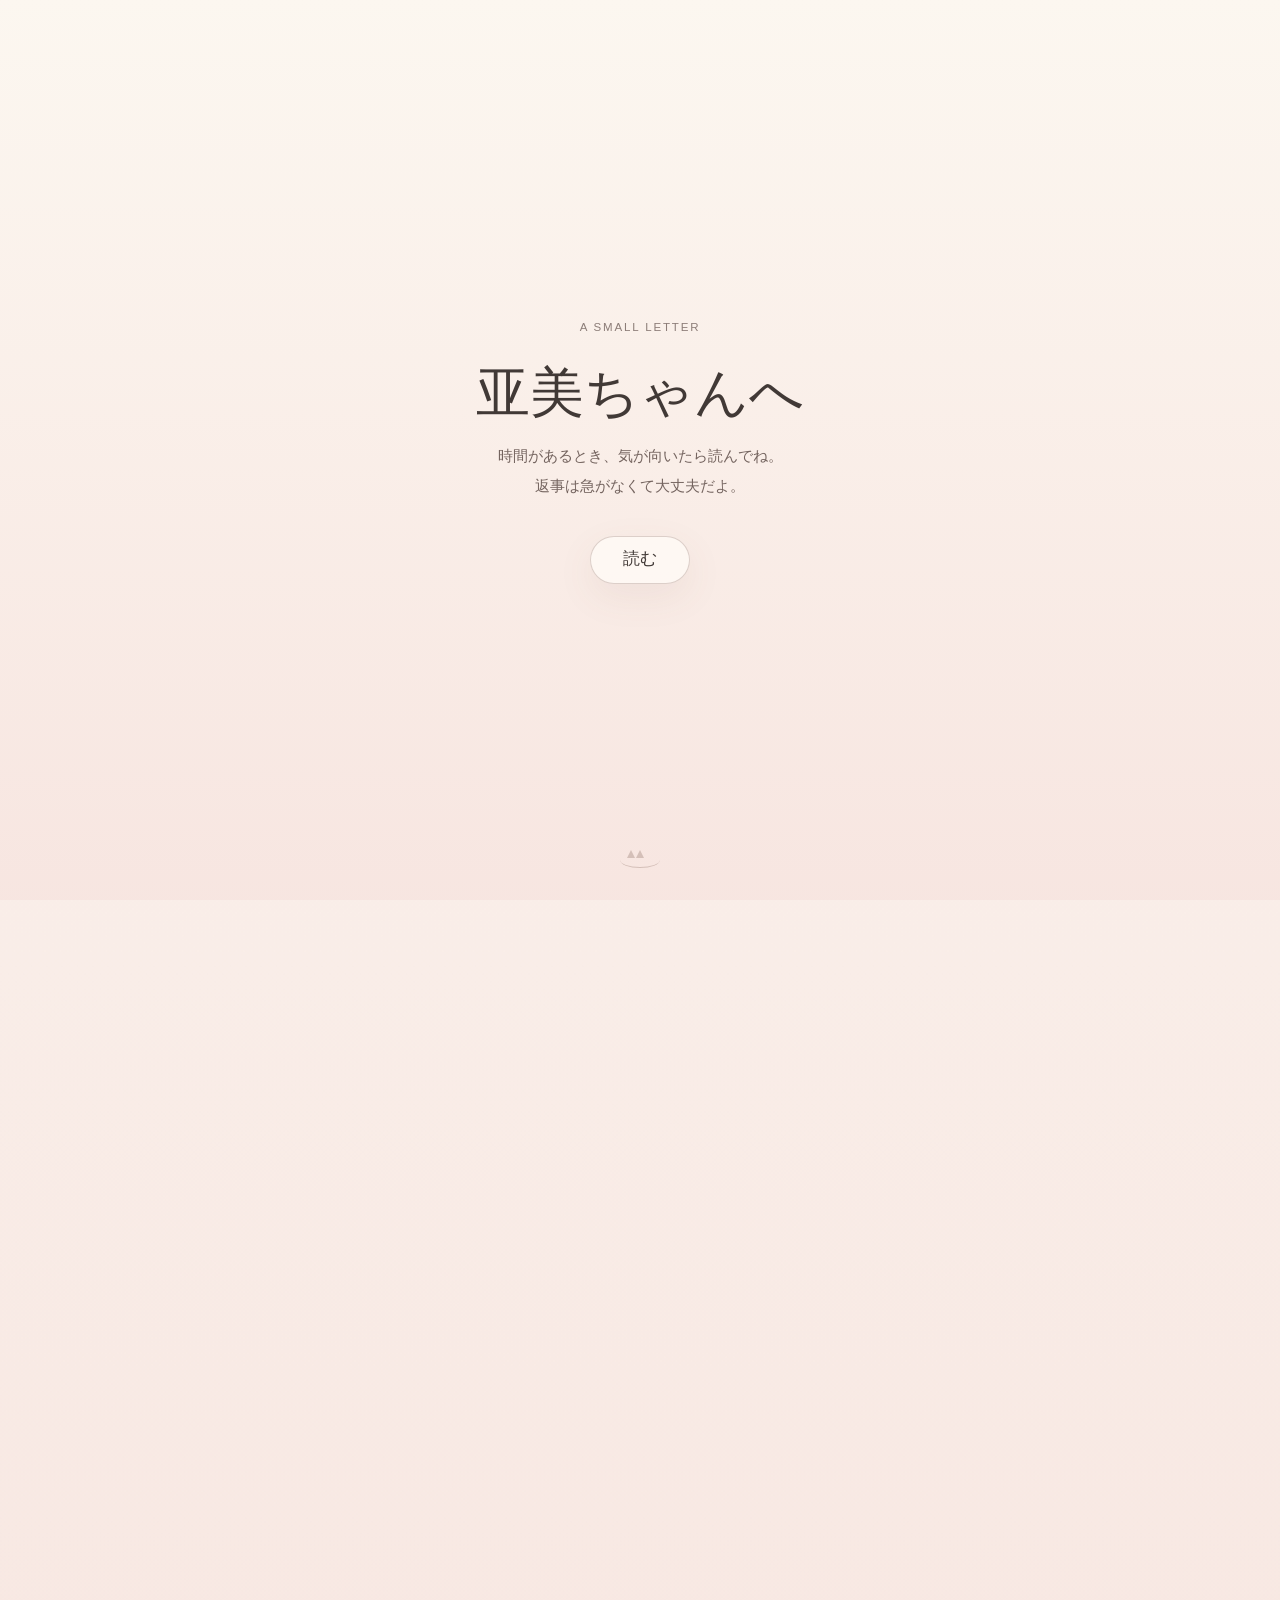
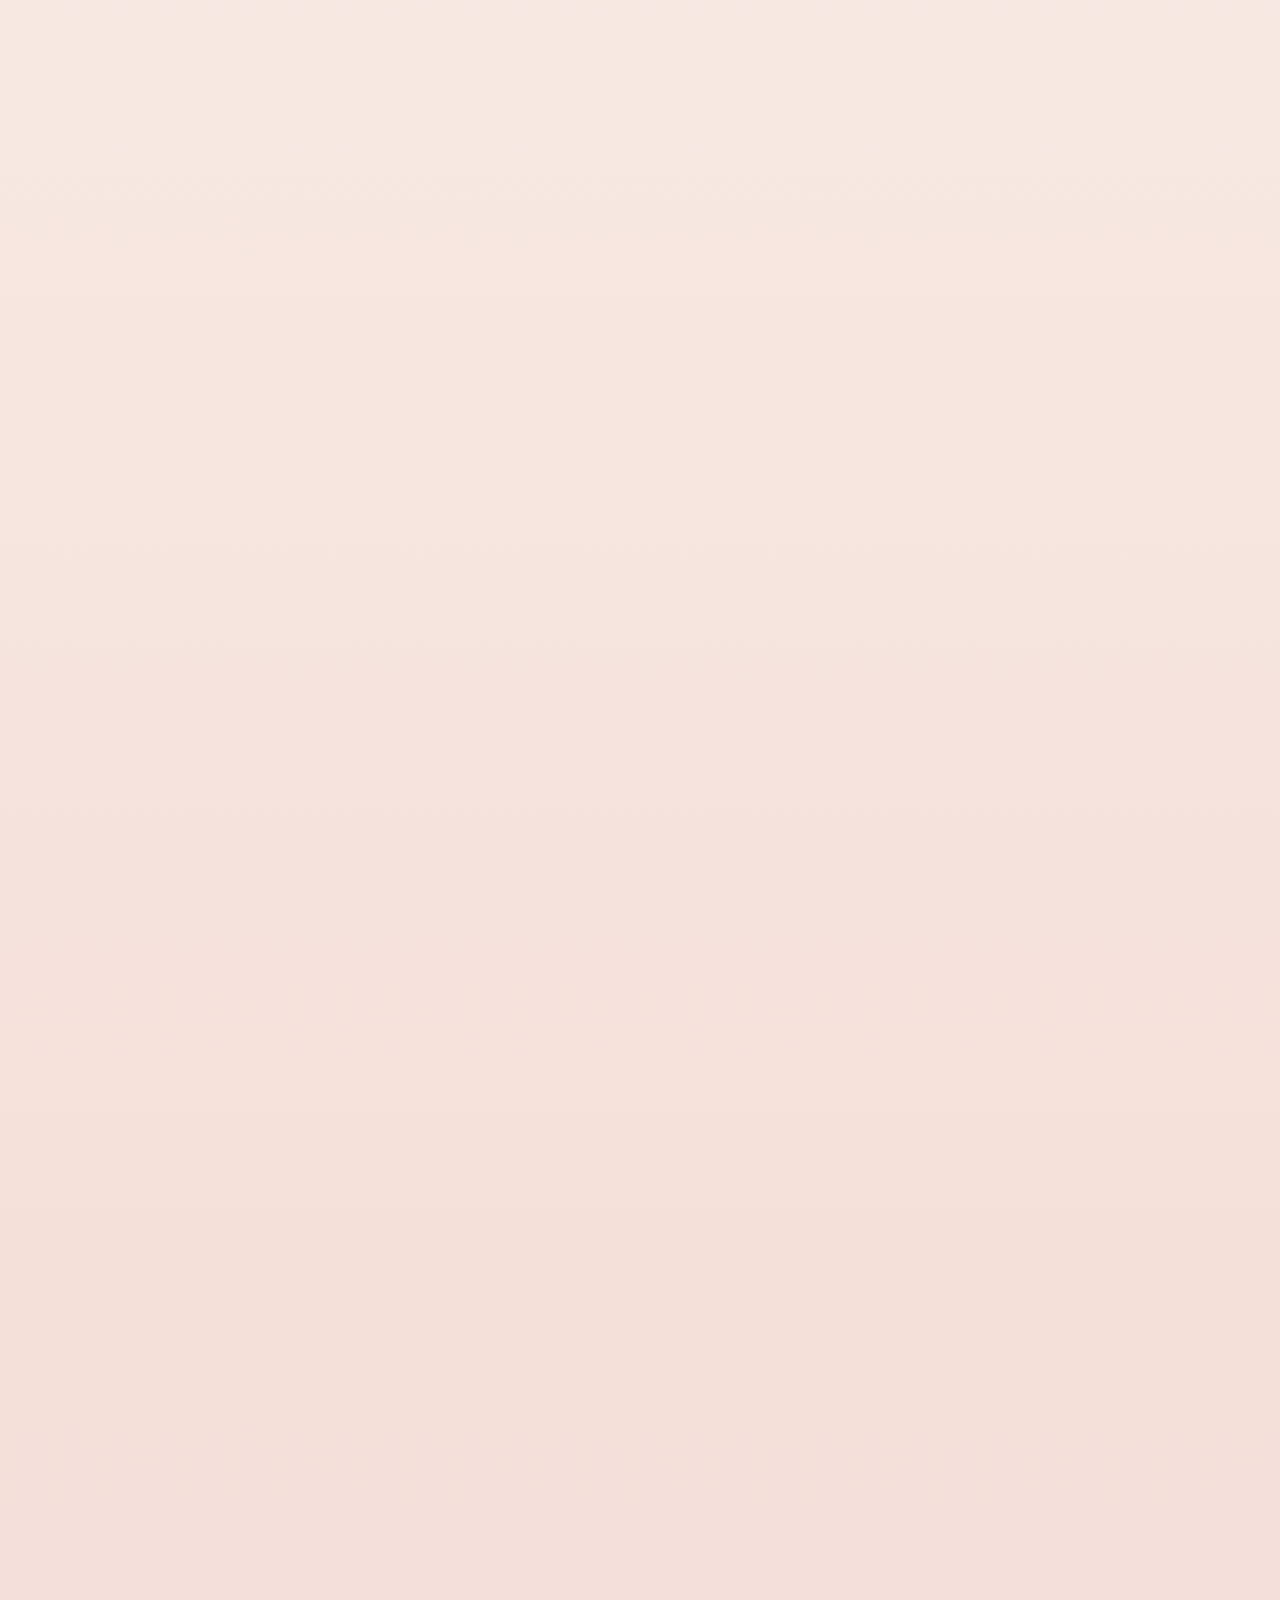
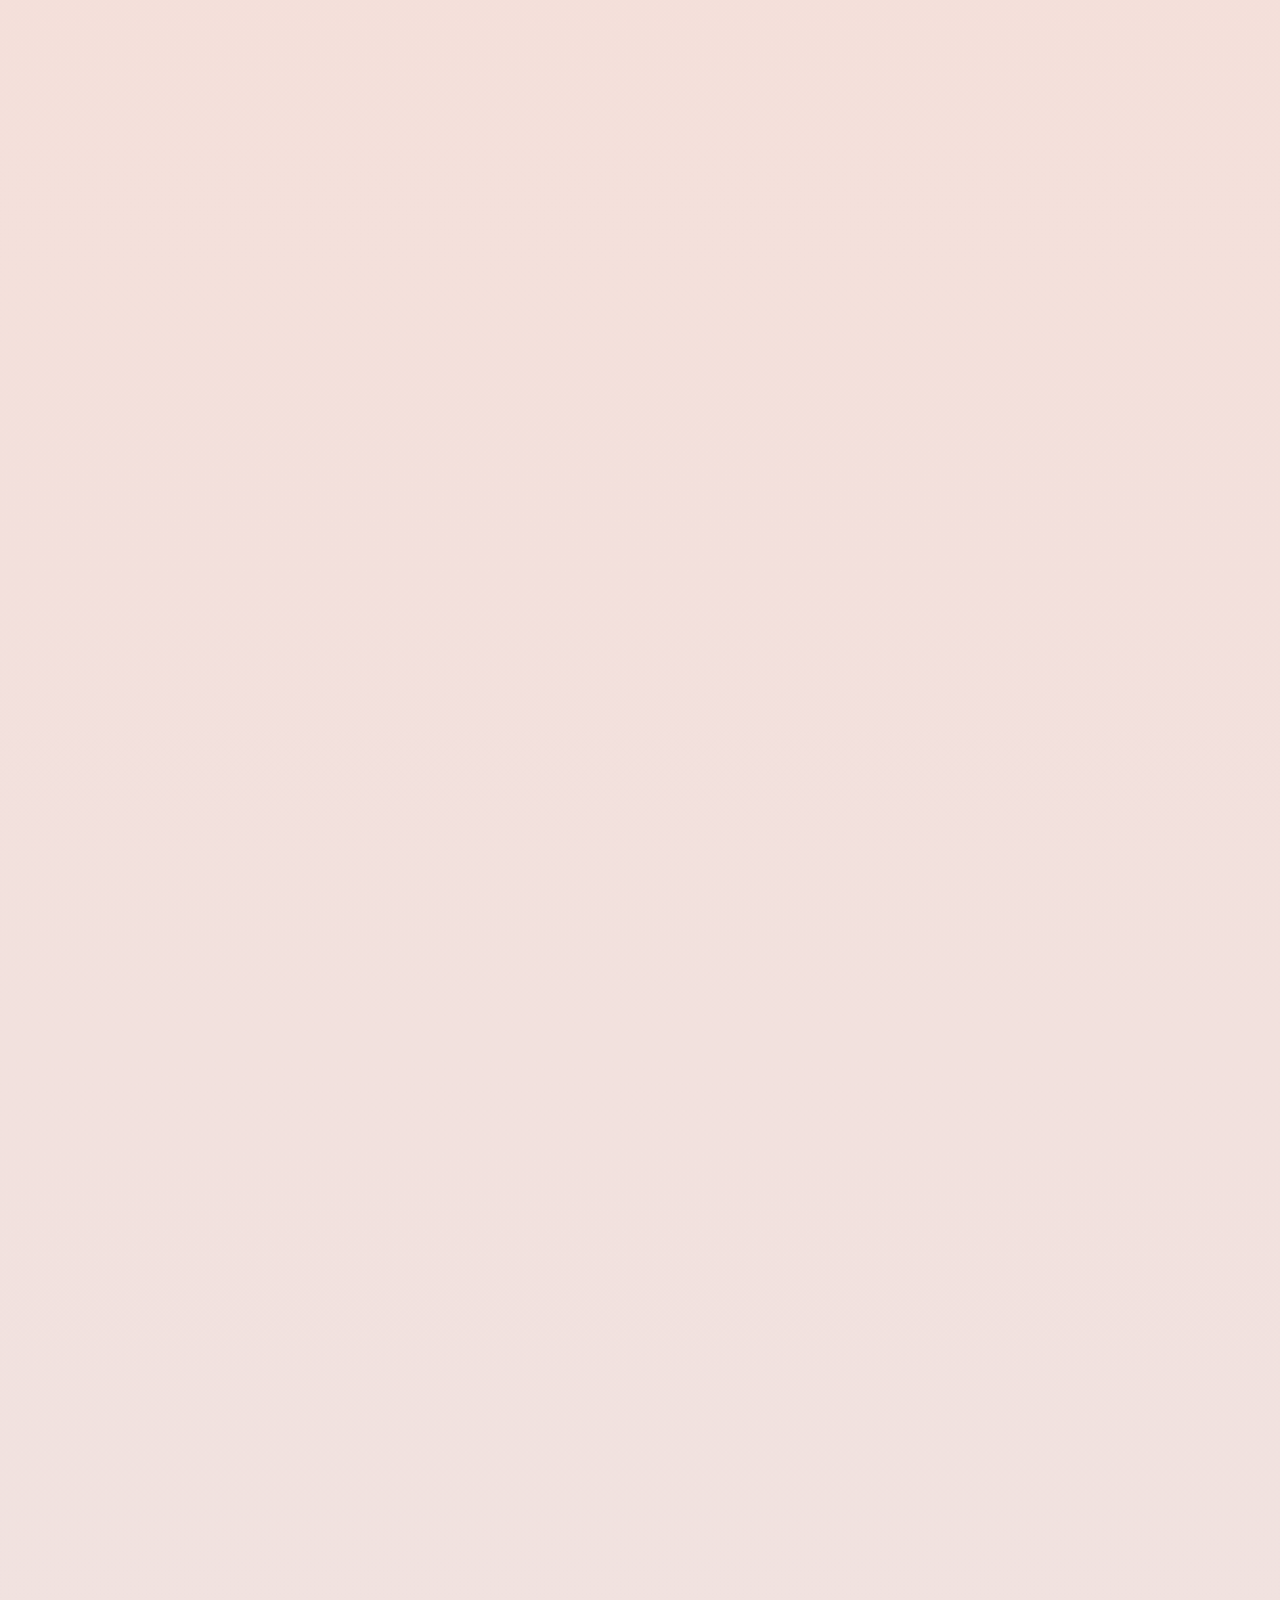
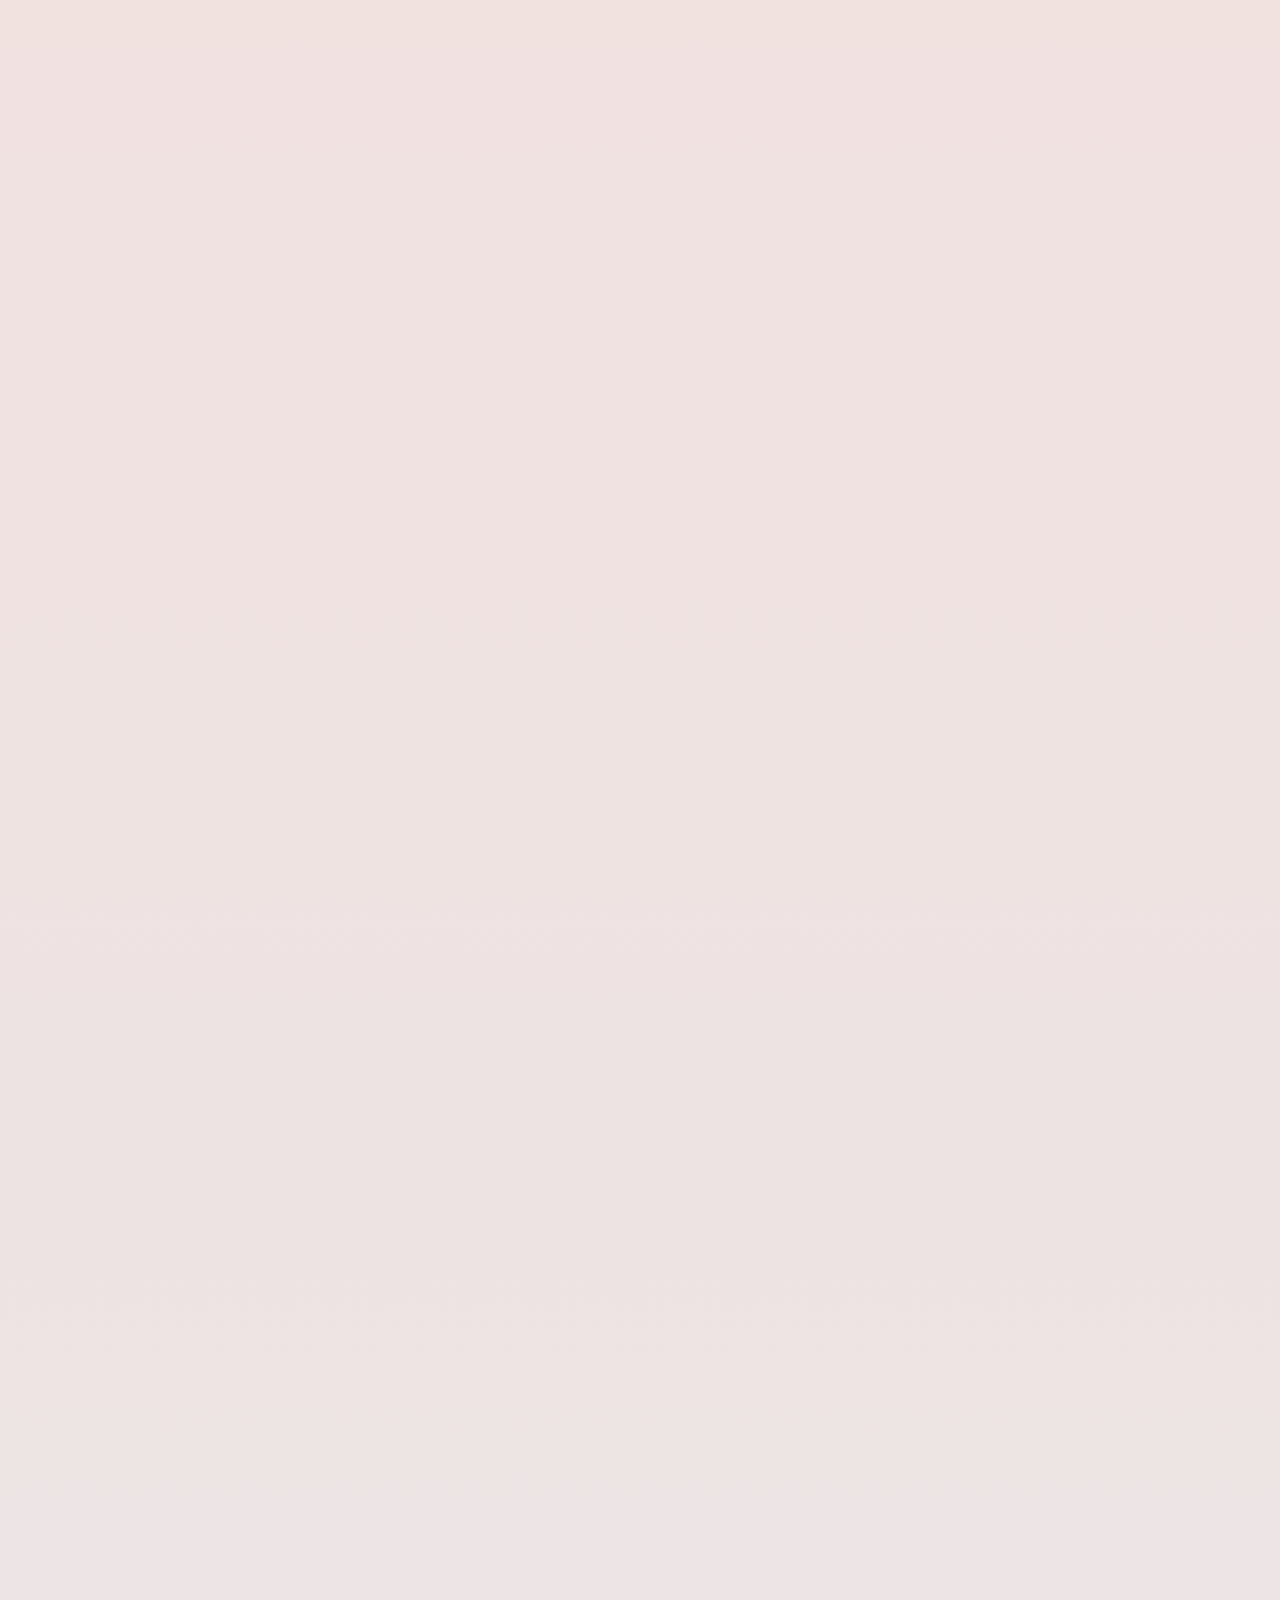
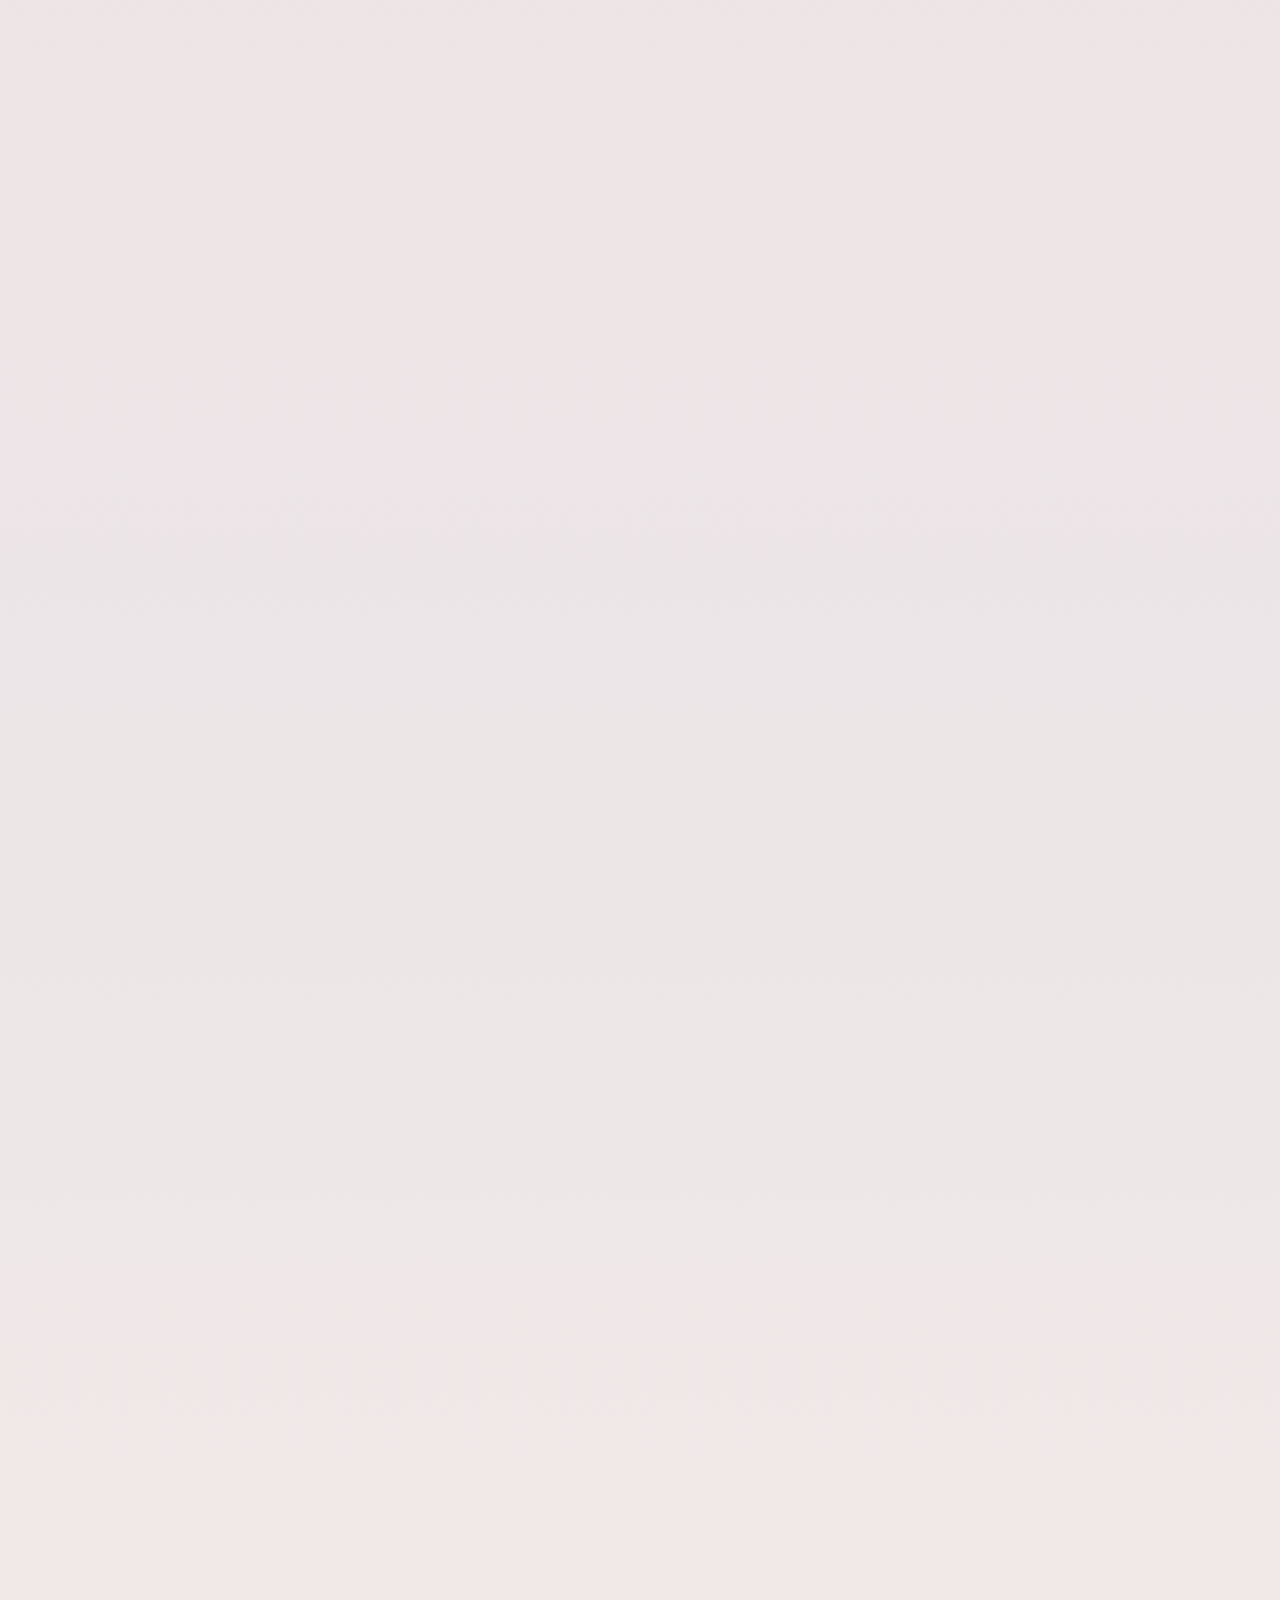
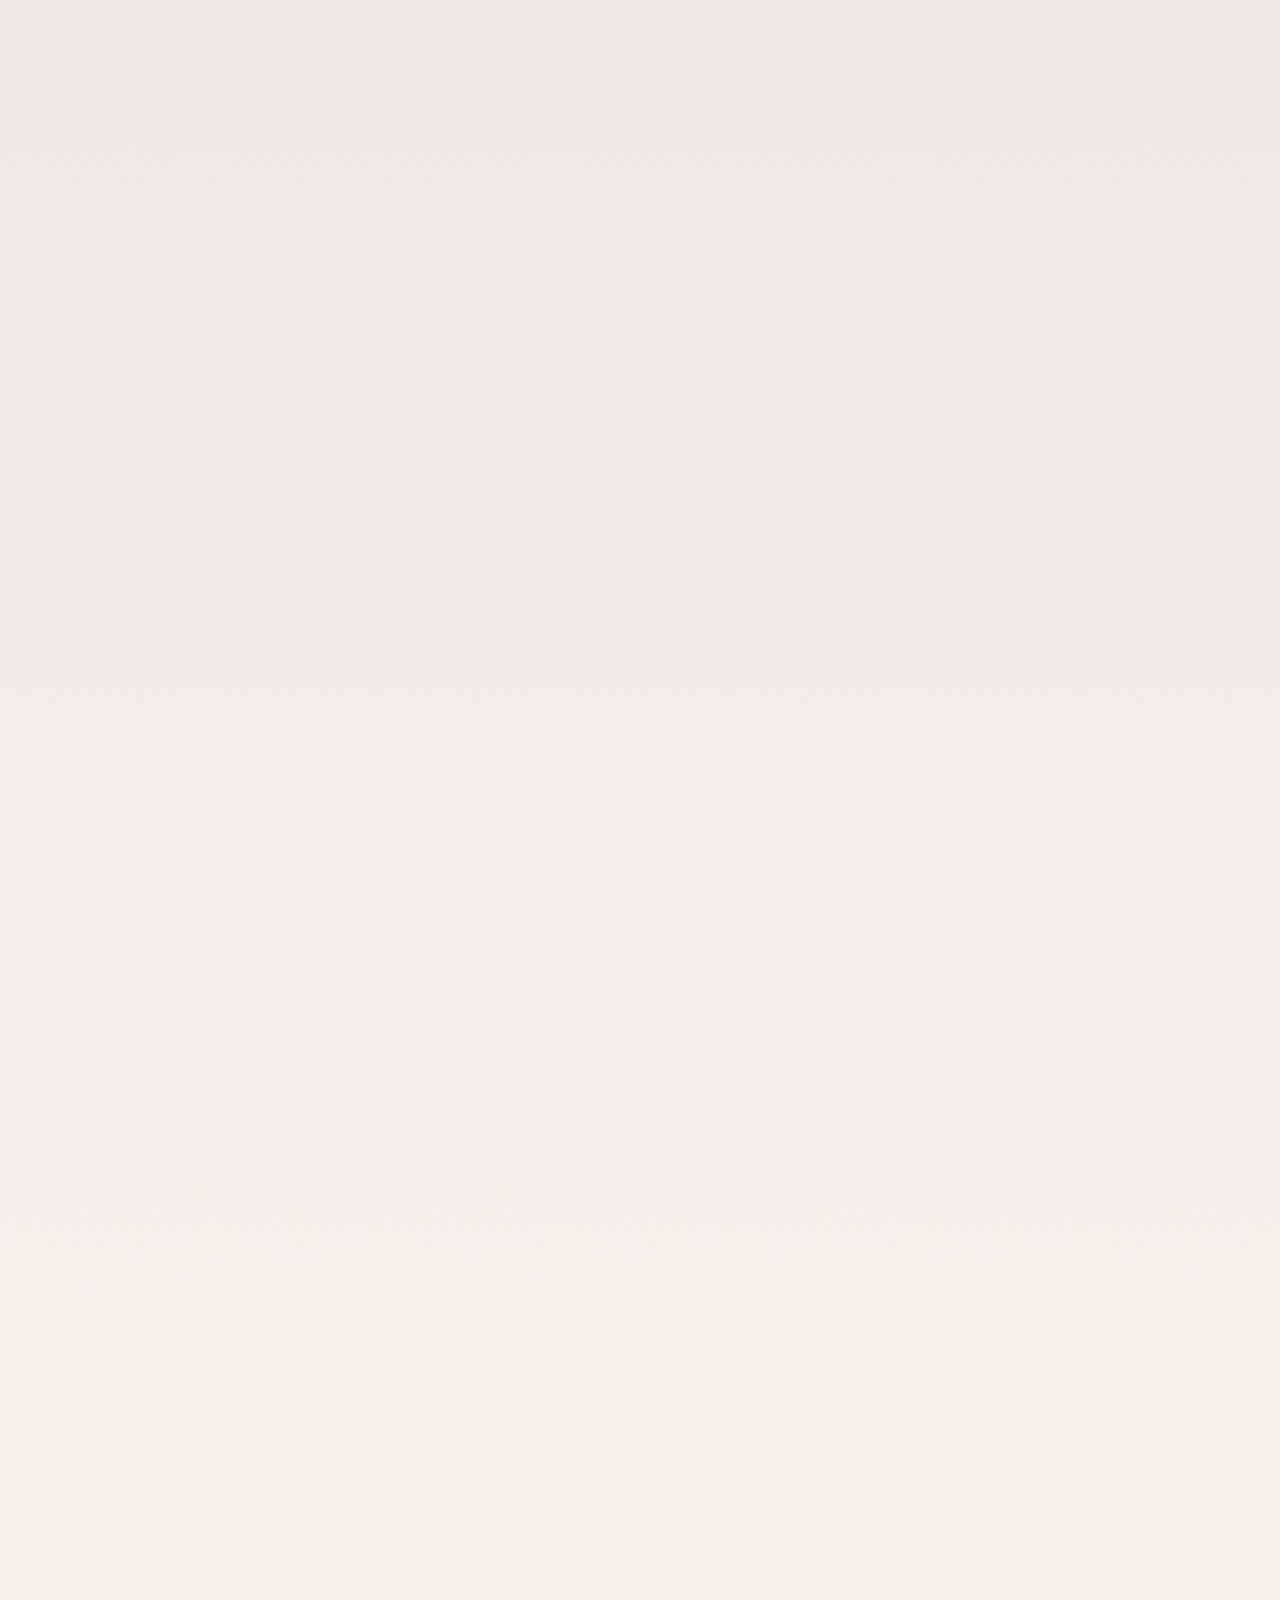
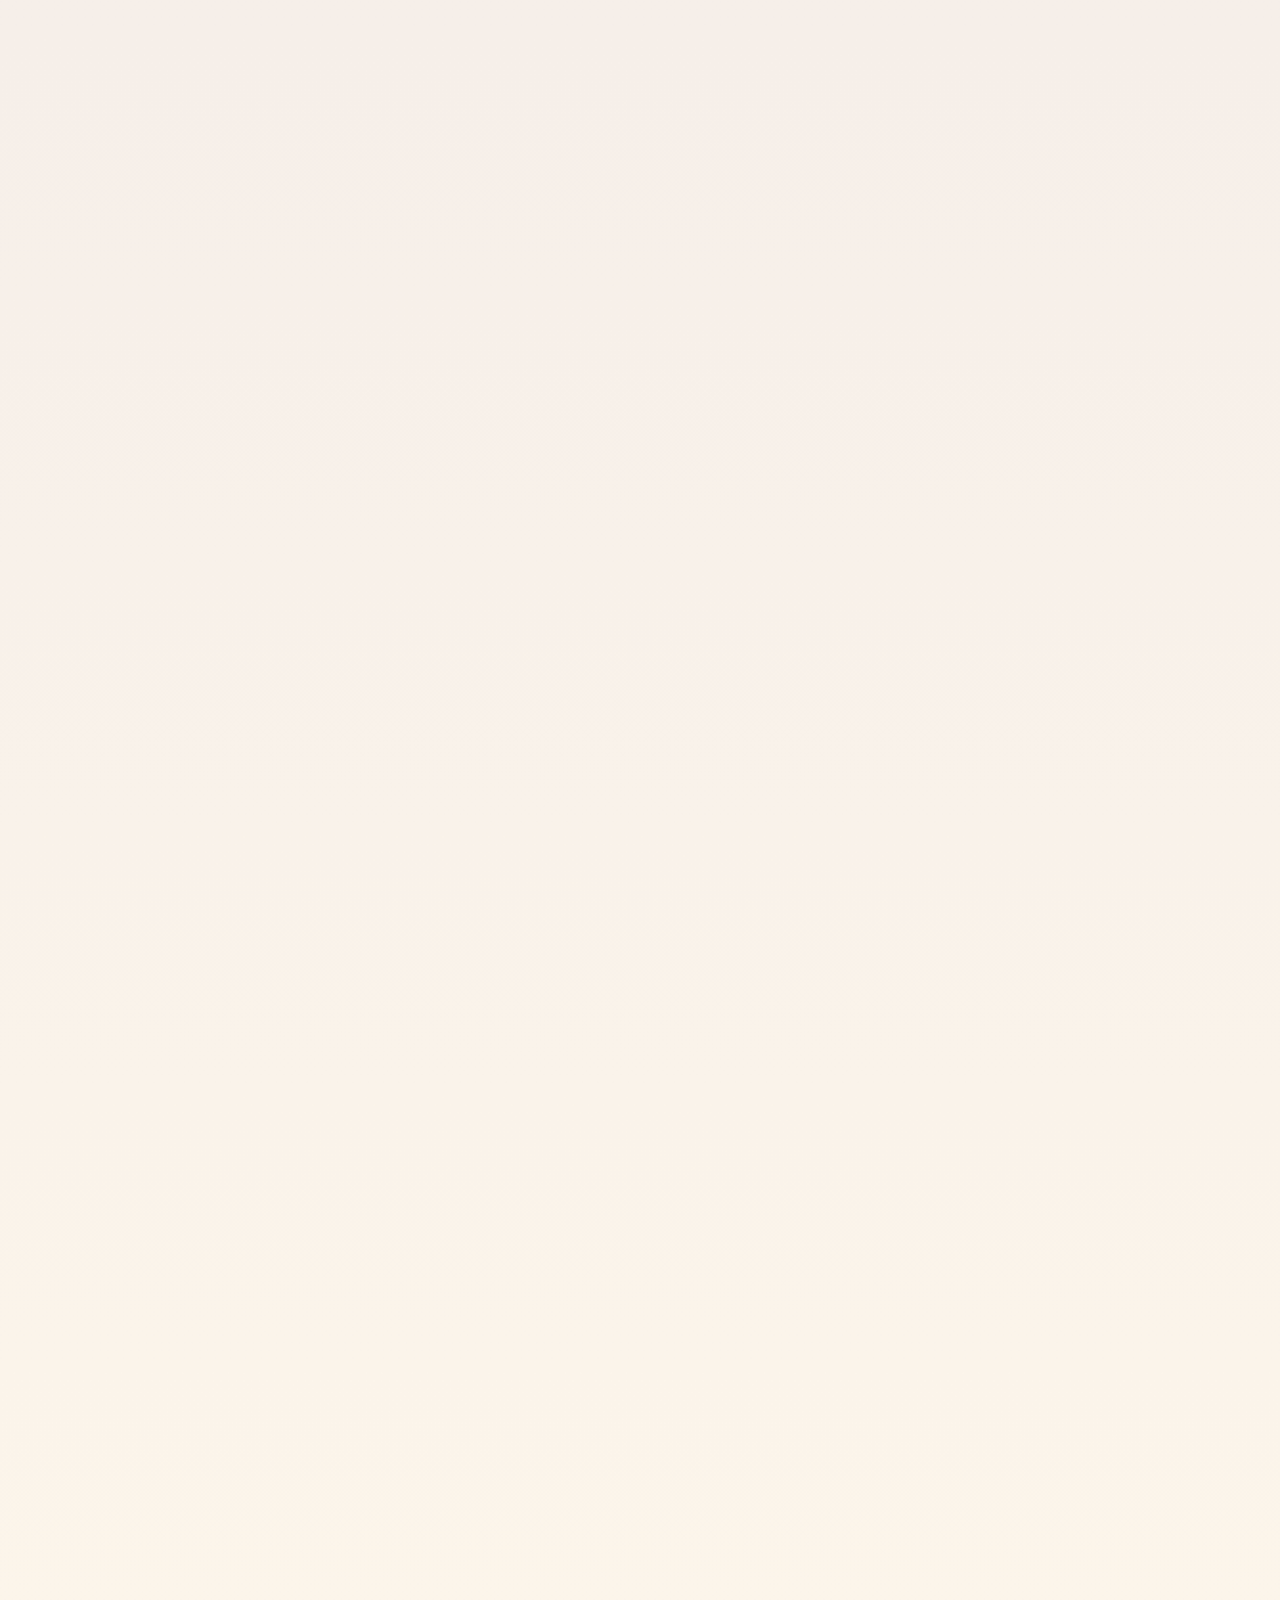
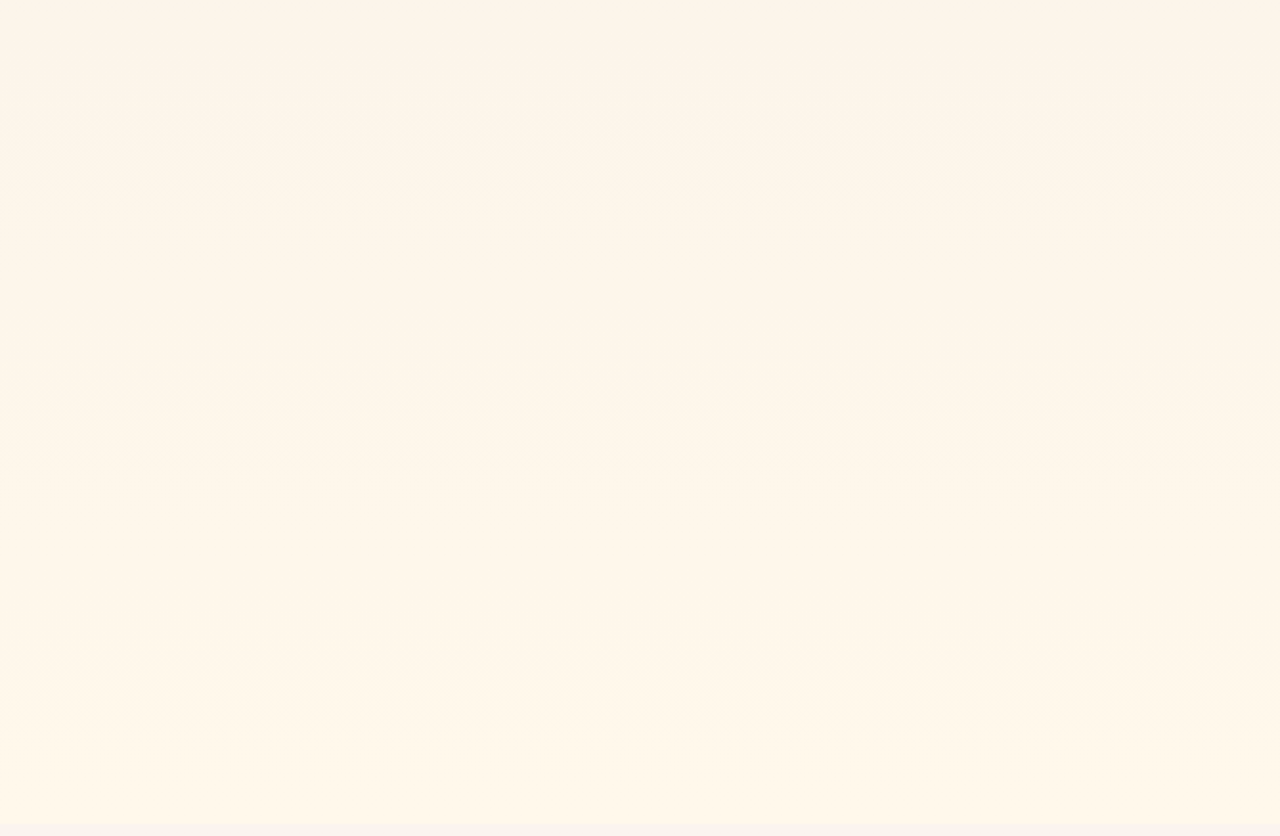
==== ami_letter.html @ 0e50ad9a "Initial personal letter site" ====
<!doctype html>
<html lang="ja">
  <head>
    <meta charset="utf-8">
    <meta name="viewport" content="width=device-width, initial-scale=1">
    <meta http-equiv="refresh" content="0; url=index.html">
    <title>亚美ちゃんへ</title>
    <link rel="canonical" href="index.html">
  </head>
  <body>
    <p><a href="index.html">亚美ちゃんへの手紙を開く</a></p>
  </body>
</html>
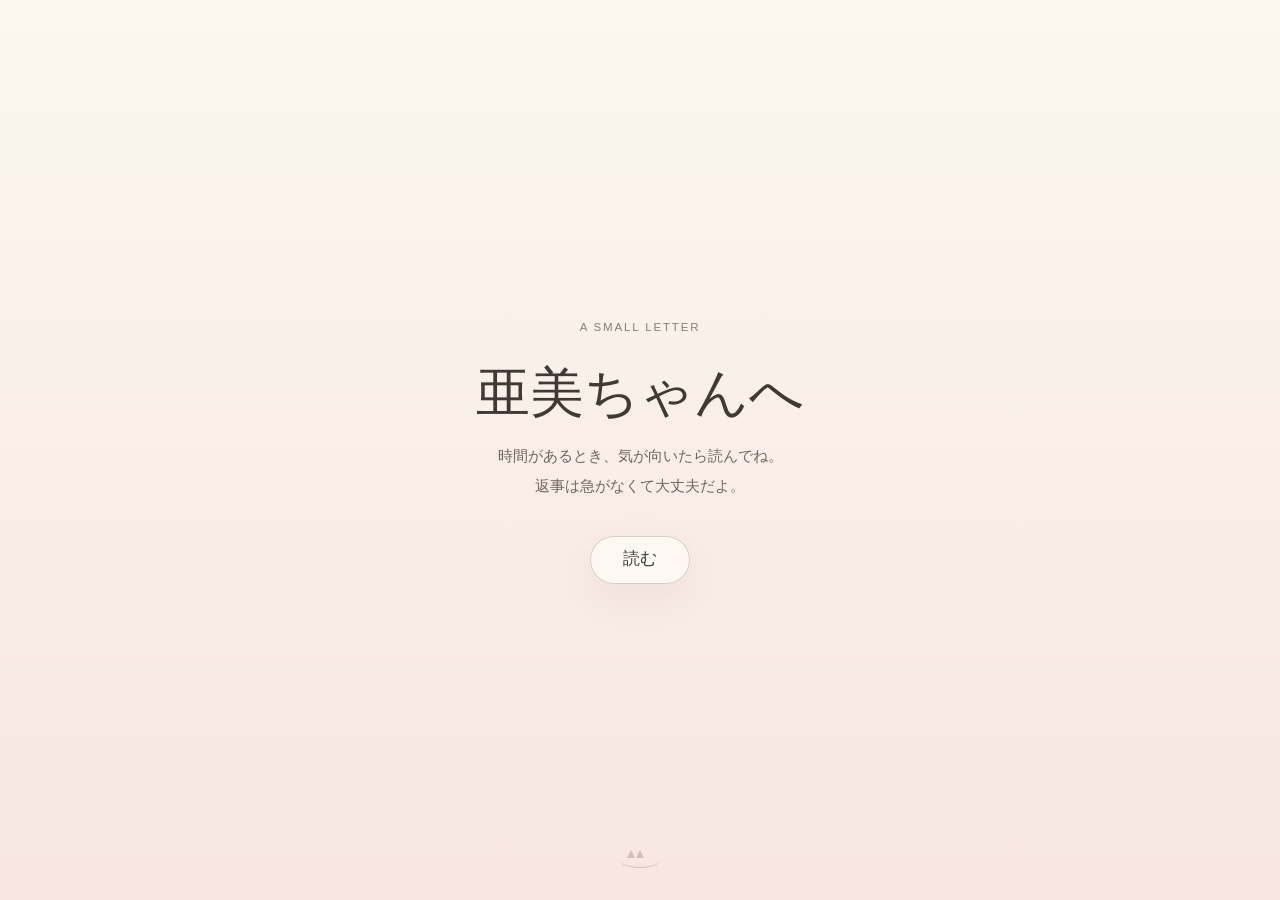
==== commit b3894978: "Use Japanese kanji for Ami name" ====
--- a/ami_letter.html
+++ b/ami_letter.html
@@ -4,10 +4,10 @@
     <meta charset="utf-8">
     <meta name="viewport" content="width=device-width, initial-scale=1">
     <meta http-equiv="refresh" content="0; url=index.html">
-    <title>亚美ちゃんへ</title>
+    <title>亜美ちゃんへ</title>
     <link rel="canonical" href="index.html">
   </head>
   <body>
-    <p><a href="index.html">亚美ちゃんへの手紙を開く</a></p>
+    <p><a href="index.html">亜美ちゃんへの手紙を開く</a></p>
   </body>
 </html>
